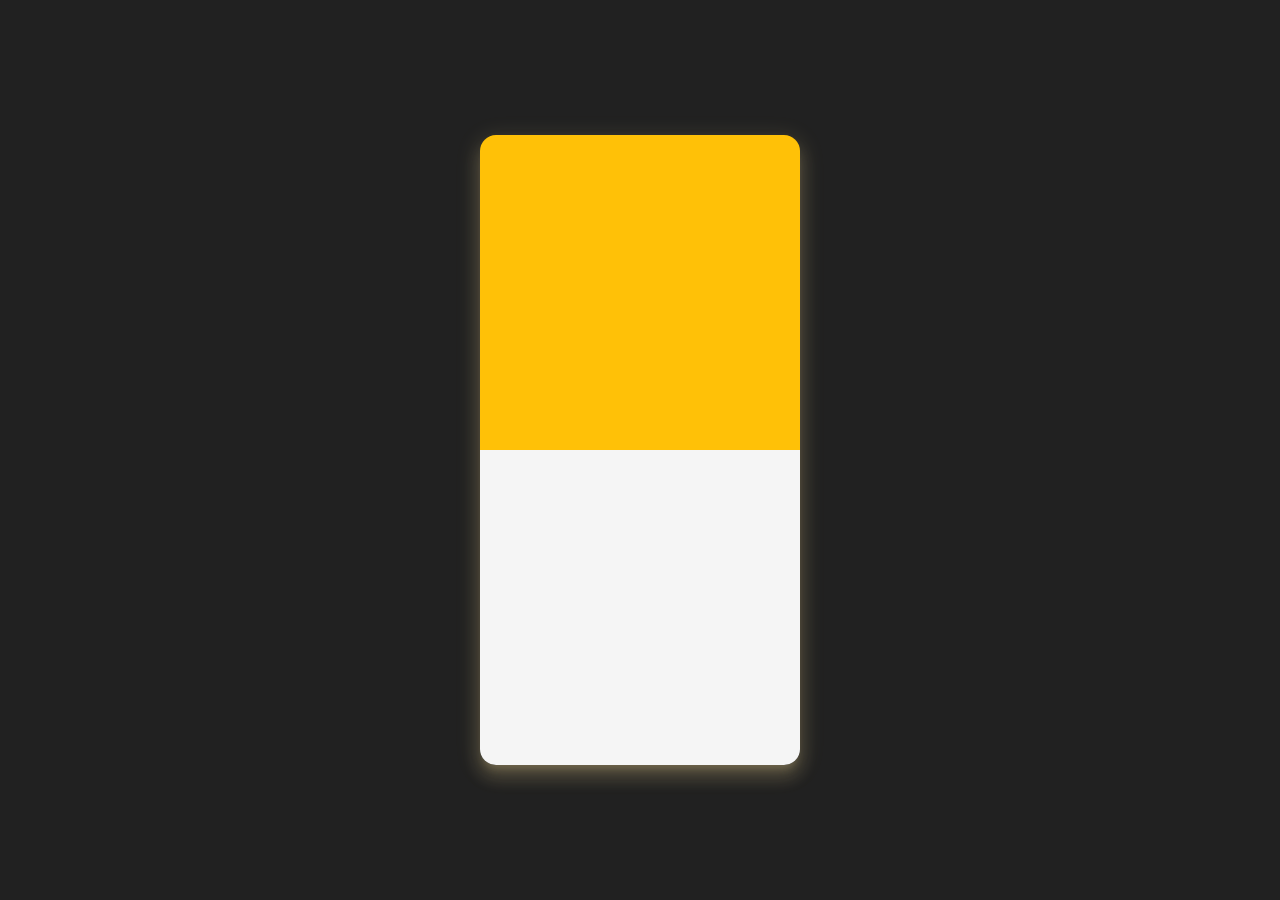
==== src/nike-card/index.html @ e5cfc3af "[Feat][Init Nike Card]" ====
<!DOCTYPE html>
<html lang="en">
<head>
    <meta charset="UTF-8">
    <title>Title</title>
    <link href="style.css" rel="stylesheet"/>
</head>
<body>
<div id="root">
    <div class="card">
        <div class="header"></div>
        <div class="body"></div>
    </div>
</div>
<script src="script.js"/>
</body>
</html>
---- src/nike-card/style.css ----
* {
    margin: 0;
    padding: 0;
}

:root {
    --curve-md: 16px;

    --first-color: #ffc107;
    --background-primary-color: #f5f5f5;
}

#root {
    width: 100vw;
    height: 100vh;
    background: #212121;
    display: flex;
    justify-content: center;
    align-items: center;
}

.card {
    height: 70vh;
    width: 25vw;
    display: flex;
    border-radius: var(--curve-md);
    flex-direction: column;
    box-shadow: 0 12px 17px 2px rgba(255, 229, 155, 0.14), 0 5px 22px 4px rgba(255, 229, 155, 0.12), 0 7px 8px -4px rgba(255, 229, 155, 0.20);
}

.card .header {
    border-top-left-radius: var(--curve-md);
    border-top-right-radius: var(--curve-md);

    background: var(--first-color);
    height: 100%;
    width: 100%;
}

.card .body {
    border-bottom-left-radius: var(--curve-md);
    border-bottom-right-radius: var(--curve-md);

    background: var(--background-primary-color);
    height: 100%;
    width: 100%;
}
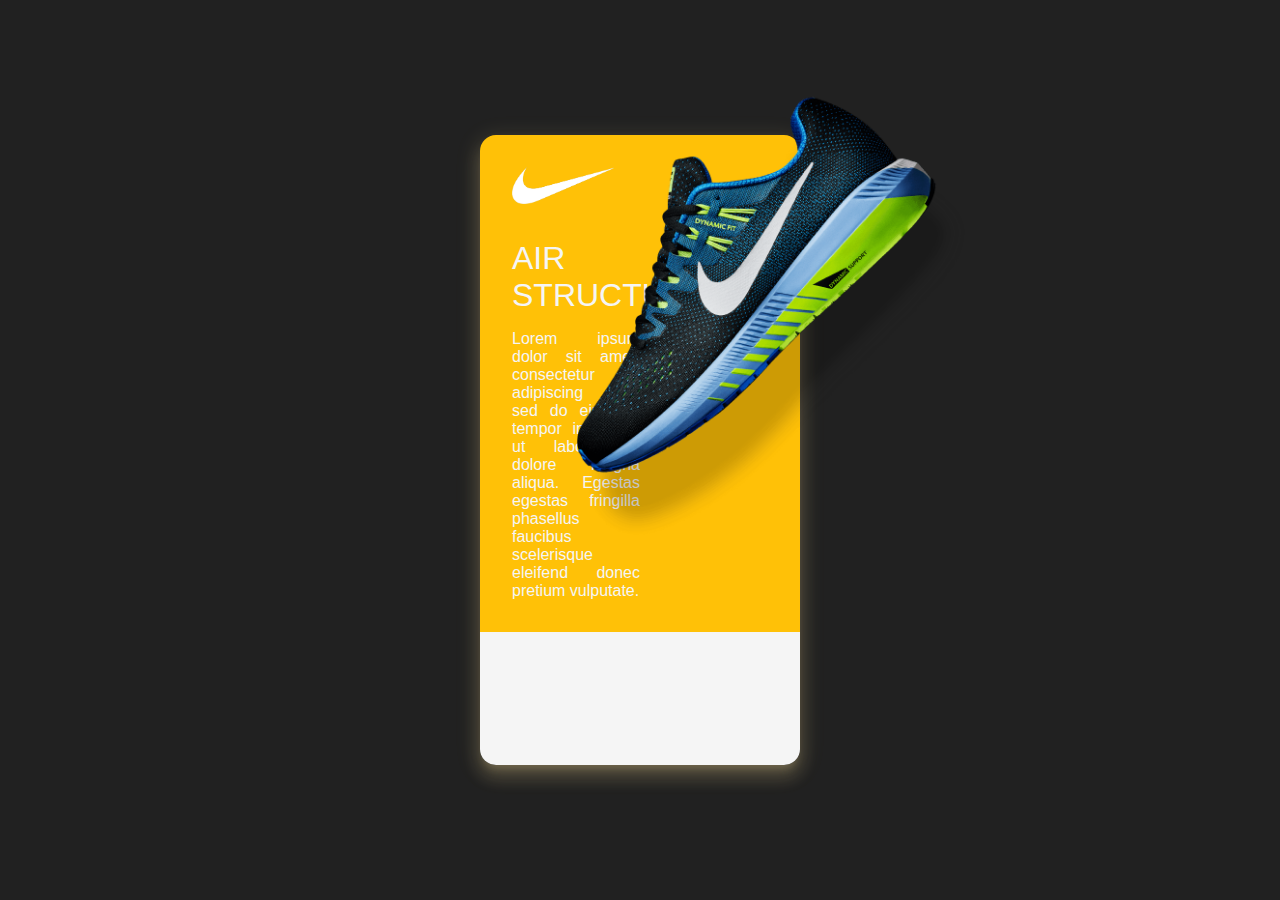
==== commit 6567d6ac: "[Feat][Complete Header UI][Nike-Card]" ====
--- a/src/nike-card/index.html
+++ b/src/nike-card/index.html
@@ -8,10 +8,27 @@
 <body>
 <div id="root">
     <div class="card">
-        <div class="header"></div>
+        <div class="header">
+            <div class="nike-logo">
+                <img src="assets/images/nike.png"/>
+            </div>
+
+            <div class="details">
+                <div class="title">Air Structure</div>
+                <div class="description">
+                    Lorem ipsum dolor sit amet, consectetur adipiscing elit, sed do eiusmod tempor incididunt ut labore
+                    et dolore magna aliqua. Egestas egestas fringilla phasellus faucibus scelerisque eleifend donec pretium
+                    vulputate.
+                </div>
+            </div>
+
+            <div class="shoe-image">
+                <img src="assets/images/shoe1.png"/>
+            </div>
+        </div>
         <div class="body"></div>
     </div>
 </div>
-<script src="script.js"/>
+<script src="script.js"></script>
 </body>
 </html>--- a/src/nike-card/style.css
+++ b/src/nike-card/style.css
@@ -1,6 +1,8 @@
 * {
     margin: 0;
     padding: 0;
+    box-sizing: border-box;
+    font-family: sans-serif;
 }
 
 :root {
@@ -35,6 +37,44 @@
     background: var(--first-color);
     height: 100%;
     width: 100%;
+    padding: 32px;
+
+    display: flex;
+    flex-direction: column;
+    gap: 32px;
+
+    position: relative;
+}
+
+.header .nike-logo > img{
+    width: 8vw;
+}
+
+.header .details{
+    display: flex;
+    flex-direction: column;
+    gap: 16px;
+    color: var(--background-primary-color);
+}
+
+.header .details .title{
+    font-size: 32px;
+    text-transform: uppercase;
+}
+
+.header .details .description{
+    width: 50%;
+    text-align: justify;
+}
+
+.header .shoe-image{
+    position: absolute;
+    right: -200px;
+    top: -50px;
+}
+
+.header .shoe-image > img{
+    width: 30rem;
 }
 
 .card .body {
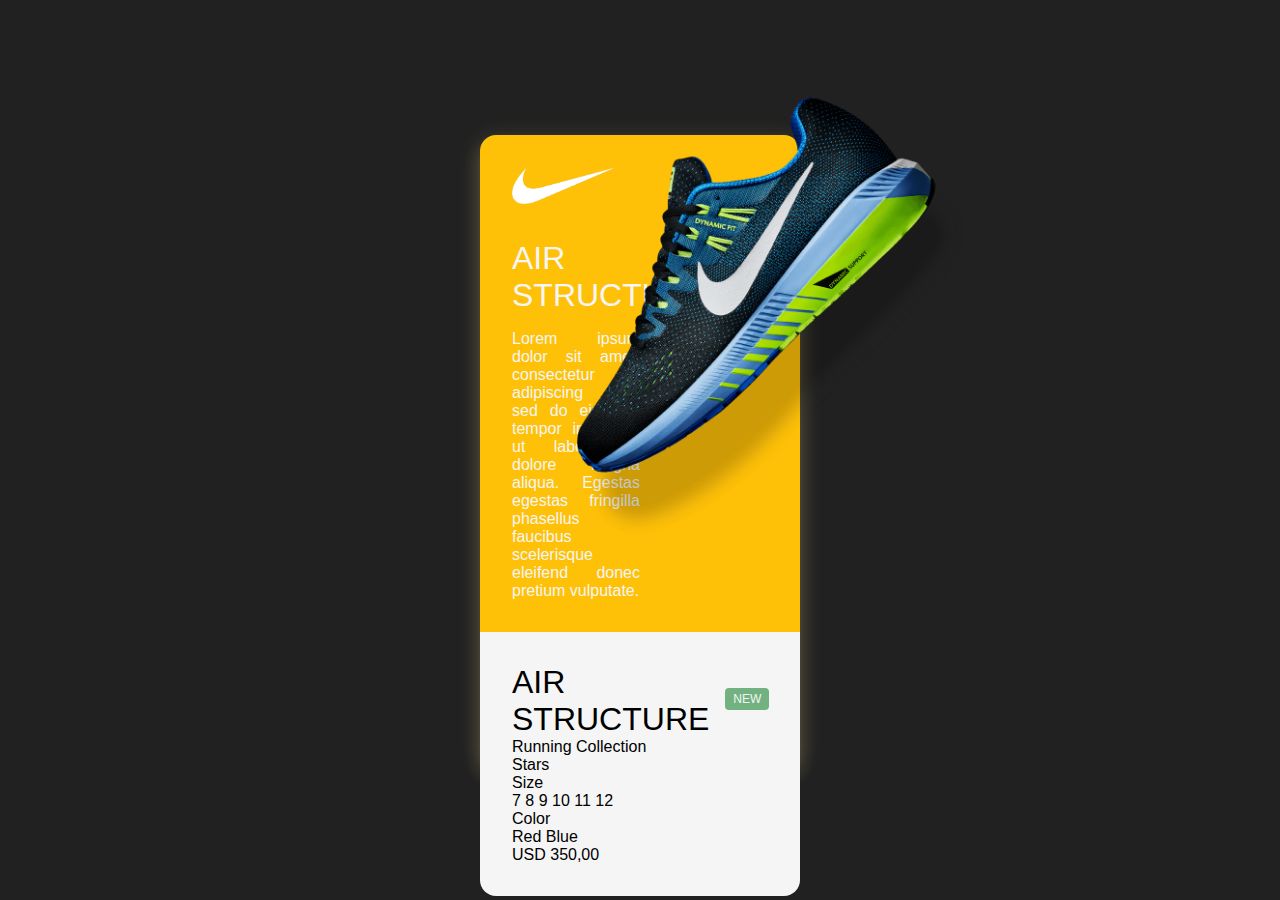
==== commit 12ff15f4: "[Feat][Complete Body Title Section with badge][Nike-Card]" ====
--- a/src/nike-card/index.html
+++ b/src/nike-card/index.html
@@ -17,7 +17,8 @@
                 <div class="title">Air Structure</div>
                 <div class="description">
                     Lorem ipsum dolor sit amet, consectetur adipiscing elit, sed do eiusmod tempor incididunt ut labore
-                    et dolore magna aliqua. Egestas egestas fringilla phasellus faucibus scelerisque eleifend donec pretium
+                    et dolore magna aliqua. Egestas egestas fringilla phasellus faucibus scelerisque eleifend donec
+                    pretium
                     vulputate.
                 </div>
             </div>
@@ -26,7 +27,23 @@
                 <img src="assets/images/shoe1.png"/>
             </div>
         </div>
-        <div class="body"></div>
+        <div class="body">
+            <div class="head">
+                <div class="title">Air Structure</div>
+                <div class="badge">New</div>
+            </div>
+            <div>Running Collection</div>
+            <div>Stars</div>
+            <div>Size</div>
+            <div>
+                7 8 9 10 11 12
+            </div>
+            <div>Color</div>
+            <div>
+                Red Blue
+            </div>
+            <div>USD 350,00</div>
+        </div>
     </div>
 </div>
 <script src="script.js"></script>
--- a/src/nike-card/style.css
+++ b/src/nike-card/style.css
@@ -57,7 +57,7 @@
     color: var(--background-primary-color);
 }
 
-.header .details .title{
+.header .details .title, .body .head .title{
     font-size: 32px;
     text-transform: uppercase;
 }
@@ -84,4 +84,22 @@
     background: var(--background-primary-color);
     height: 100%;
     width: 100%;
+    padding: 32px;
+}
+
+.body .head{
+    display: flex;
+    gap: 16px;
+    align-items: center;
+}
+
+.body .head .badge{
+    background-color: #71b280;
+    height: auto;
+    margin-bottom: 4px;
+    font-size: 12px;
+    padding: 4px 8px;
+    border-radius: 4px;
+    text-transform: uppercase;
+    color: var(--background-primary-color);
 }